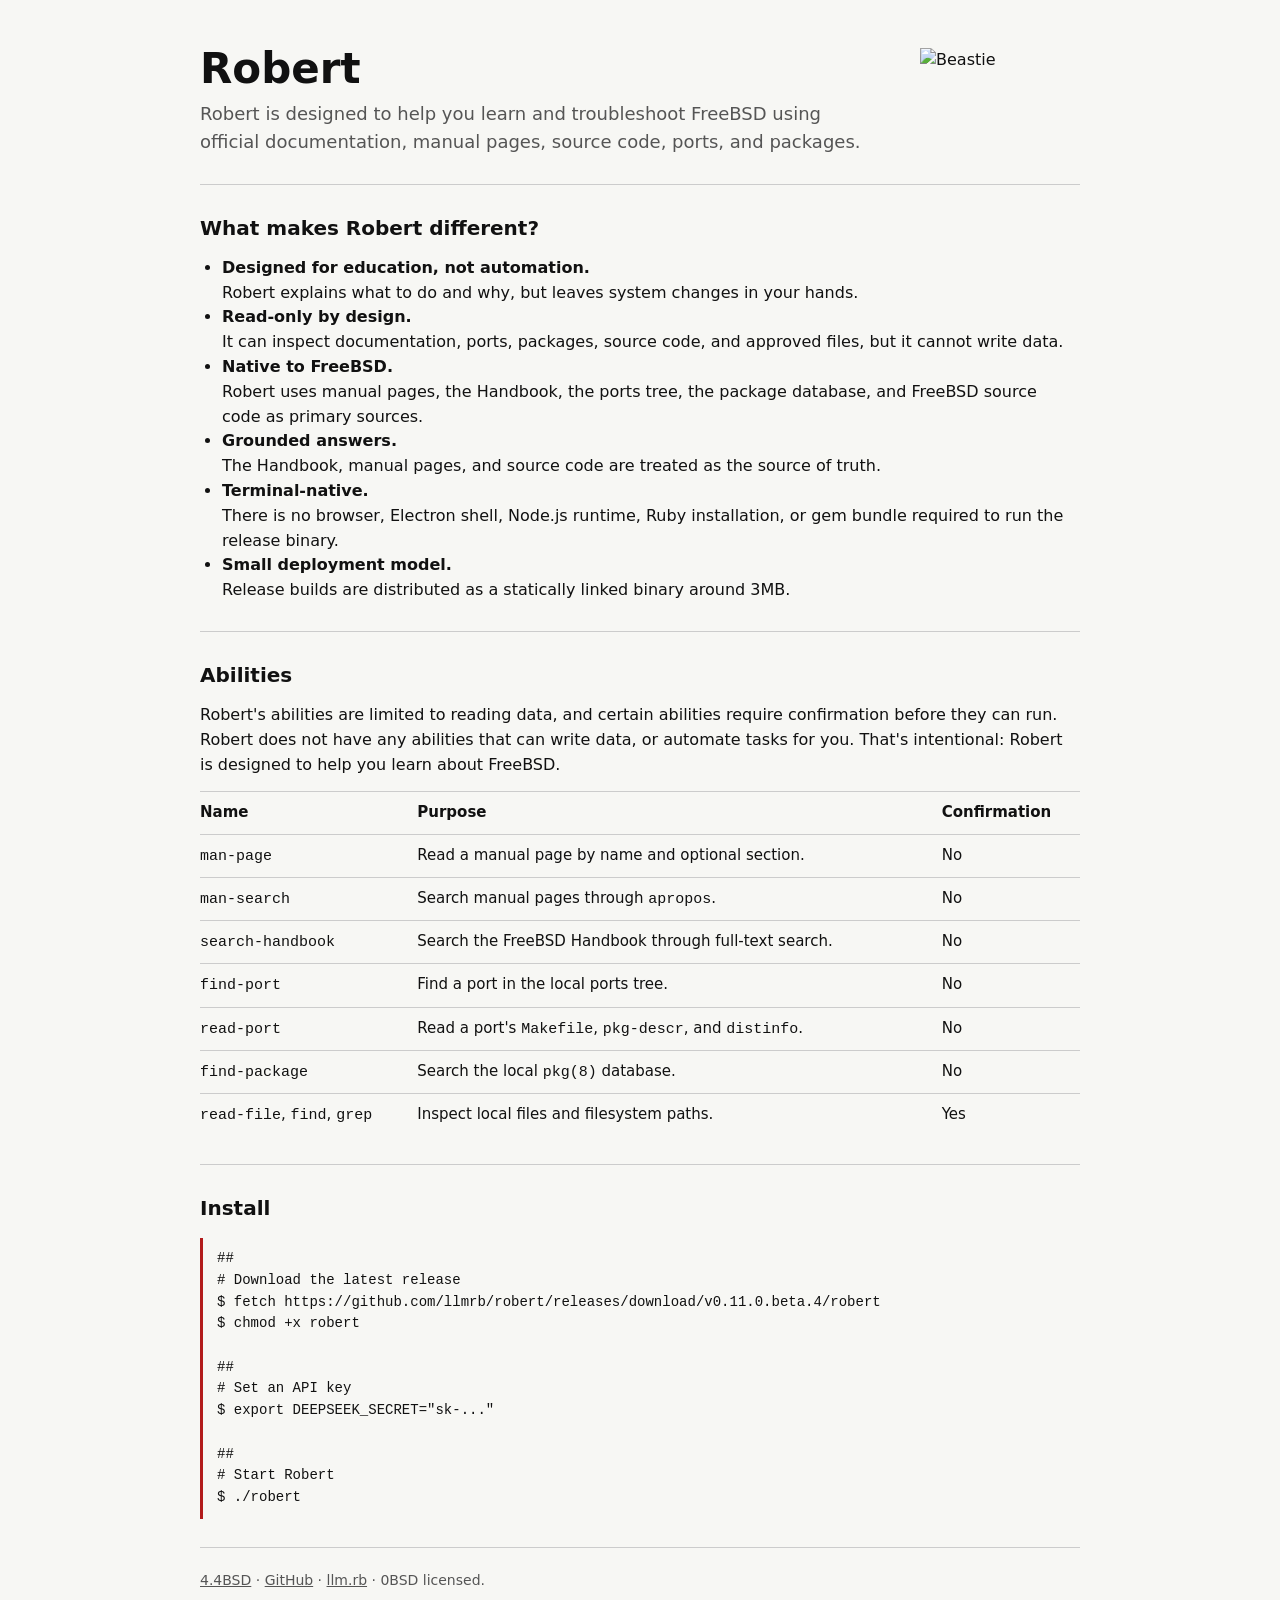
==== public/robert/index.html @ 8ccc5e32 "docs: fix link" ====
<!doctype html>
<html lang="en">
  <head>
    <meta charset="utf-8">
    <meta name="viewport" content="width=device-width, initial-scale=1">
    <title>Robert</title>
    <link rel="canonical" href="https://4.4bsd.dev/robert/">
    <link rel="icon" href="/favicon.ico" sizes="any">
    <link rel="stylesheet" href="https://unpkg.com/asciinema-player@3/dist/bundle/asciinema-player.css">
    <script src="https://unpkg.com/asciinema-player@3/dist/bundle/asciinema-player.js"></script>

    <!-- SEO -->
    <meta name="description" content="Robert is designed to help you learn and troubleshoot FreeBSD using official documentation, manual pages, source code, ports, and packages.">
    <meta name="robots" content="index,follow">

    <!-- OpenGraph -->
    <meta property="og:type" content="website">
    <meta property="og:site_name" content="4.4BSD">
    <meta property="og:title" content="Robert - FreeBSD Terminal Assistant">
    <meta property="og:description" content="Robert is designed to help you learn and troubleshoot FreeBSD using official documentation, manual pages, source code, ports, and packages.">
    <meta property="og:url" content="https://4.4bsd.dev/robert/">
    <meta property="og:image" content="https://4.4bsd.dev/robert/robert4.png">

    <!-- Twitter -->
    <meta name="twitter:card" content="summary_large_image">
    <meta name="twitter:title" content="Robert - FreeBSD Terminal Assistant">
    <meta name="twitter:description" content="Robert is designed to help you learn and troubleshoot FreeBSD using official documentation, manual pages, source code, ports, and packages.">
    <meta name="twitter:image" content="https://4.4bsd.dev/robert/robert4.png">

    <script type="application/ld+json">
      {
        "@context": "https://schema.org",
        "@type": "SoftwareApplication",
        "name": "Robert",
        "url": "https://4.4bsd.dev/robert/",
        "description": "Robert is designed to help you learn and troubleshoot FreeBSD using official documentation, manual pages, source code, ports, and packages.",
        "operatingSystem": "FreeBSD",
        "applicationCategory": "DeveloperApplication",
        "downloadUrl": "https://github.com/llmrb/robert/releases/latest",
        "softwareVersion": "0.11.0 beta",
        "license": "https://github.com/llmrb/robert/blob/main/LICENSE",
        "isAccessibleForFree": true,
        "isBasedOn": "https://github.com/llmrb/llm.rb"
      }
    </script>

    <style>
      :root {
        --bg: #f7f7f4;
        --fg: #111;
        --muted: #555;
        --line: #ccc;
      }

      * {
        box-sizing: border-box;
      }

      body {
        margin: 0;
        background: var(--bg);
        color: var(--fg);
        font-family: system-ui, -apple-system, BlinkMacSystemFont, "Segoe UI", sans-serif;
        line-height: 1.55;
      }

      main {
        width: min(880px, calc(100% - 32px));
        margin: 0 auto;
        padding: 48px 0;
      }

      header {
        display: grid;
        grid-template-columns: minmax(0, 1fr) 160px;
        gap: 32px;
        align-items: start;
        border-bottom: 1px solid var(--line);
        padding-bottom: 28px;
      }

      h1 {
        margin: 0 0 10px;
        font-size: 42px;
        line-height: 1;
        letter-spacing: 0;
      }

      .summary {
        max-width: 680px;
        margin: 0;
        color: var(--muted);
        font-size: 18px;
      }

      .hero-image {
        width: 160px;
        height: auto;
      }

      .terminal-shot {
        display: block;
        width: min(100%, 760px);
        height: auto;
        margin: 0 auto 24px;
        border: 1px solid var(--line);
      }

      .asciinema-player {
        --term-color-foreground: #e5e5e5;
        --term-color-background: #0d0d0d;
        --term-color-0: #1a1a1a;
        --term-color-1: #22c55e;
        --term-color-2: #22c55e;
        --term-color-3: #e5e5e5;
        --term-color-4: #4ade80;
        --term-color-5: #888888;
        --term-color-6: #2a2a2a;
        --term-color-7: #e5e5e5;
        --term-color-8: #555555;
        --term-color-9: #4ade80;
        --term-color-10: #22c55e;
        --term-color-11: #cccccc;
        --term-color-12: #6ee7b7;
        --term-color-13: #aaaaaa;
        --term-color-14: #3a3a3a;
        --term-color-15: #ffffff;
      }

      .asciinema-player .asciinema-terminal {
        font-family: ui-monospace, SFMono-Regular, Menlo, Consolas, monospace;
        line-height: 1.3;
      }

      .asciicast-wrap {
        width: 100%;
        margin: 14px auto 0;
        background: #1a1a1a;
        border: 1px solid var(--line);
      }

      .asciicast-header {
        padding: 9px 12px;
        border-bottom: 1px solid #333;
        color: #aaa;
        font-family: ui-monospace, SFMono-Regular, Menlo, Consolas, monospace;
        font-size: 12px;
      }

      .asciicast-header span {
        color: #4ade80;
      }

      .asciicast {
        overflow: hidden;
        background: #000;
        padding: 6px;
      }

      .asciicast-wrap.is-loading .asciicast {
        height: 260px;
        padding: 0;
        position: relative;
      }

      .asciicast-wrap.is-loading .asciicast::before {
        content: "Loading recording...";
        position: absolute;
        inset: 0;
        display: grid;
        place-items: center;
        color: #aaa;
        font-family: ui-monospace, SFMono-Regular, Menlo, Consolas, monospace;
        font-size: 12px;
      }

      .asciicast-wrap.is-loading .asciicast > * {
        visibility: hidden;
      }

      .asciicast .asciinema-player {
        max-width: 100%;
      }

      section {
        border-bottom: 1px solid var(--line);
        padding: 28px 0;
      }

      h2 {
        margin: 0 0 12px;
        font-size: 20px;
      }

      p {
        margin: 0 0 14px;
      }

      ul {
        margin: 0;
        padding-left: 22px;
      }

      code,
      pre {
        font-family: ui-monospace, SFMono-Regular, Menlo, Consolas, monospace;
      }

      pre {
        margin: 14px 0 0;
        overflow-x: auto;
        color: var(--fg);
        font-size: 14px;
      }

      pre code {
        display: block;
        padding: 10px 0 10px 14px;
        border-left: 3px solid var(--line);
        line-height: 1.55;
      }

      pre code.sh {
        border-left-color: #b21b1b;
      }

      .screenshots {
        display: grid;
        grid-template-columns: repeat(2, minmax(0, 1fr));
        gap: 14px;
      }

      figure {
        margin: 0;
      }

      figure img {
        display: block;
        width: 100%;
        height: auto;
        border: 1px solid var(--line);
      }

      figcaption {
        margin-top: 6px;
        color: var(--muted);
        font-size: 14px;
      }

      table {
        width: 100%;
        border-collapse: collapse;
        font-size: 15px;
      }

      th,
      td {
        border-top: 1px solid var(--line);
        padding: 9px 0;
        text-align: left;
        vertical-align: top;
      }

      th {
        font-weight: 700;
      }

      a {
        color: inherit;
      }

      footer {
        padding-top: 22px;
        color: var(--muted);
        font-size: 14px;
      }

      @media (max-width: 720px) {
        header,
        .screenshots {
          grid-template-columns: 1fr;
        }

        .hero-image {
          width: 120px;
        }
      }
    </style>
  </head>
  <body>
    <main>
      <header>
        <div>
          <h1>Robert</h1>
          <p class="summary">
            Robert is designed to help you learn and troubleshoot FreeBSD
            using official documentation, manual pages, source code,
            ports, and packages.
          </p>
        </div>
        <img class="hero-image" src="/images/beastie.png" alt="Beastie">
      </header>

      <section>
        <h2>What makes Robert different?</h2>
        <ul>
          <li><strong>Designed for education, not automation.</strong> <br>Robert explains what to do and why, but leaves system changes in your hands.</li>
          <li><strong>Read-only by design.</strong> <br> It can inspect documentation, ports, packages, source code, and approved files, but it cannot write data.</li>
          <li><strong>Native to FreeBSD.</strong> <br> Robert uses manual pages, the Handbook, the ports tree, the package database, and FreeBSD source code as primary sources.</li>
          <li><strong>Grounded answers.</strong> <br> The Handbook, manual pages, and source code are treated as the source of truth.</li>
          <li><strong>Terminal-native.</strong> <br> There is no browser, Electron shell, Node.js runtime, Ruby installation, or gem bundle required to run the release binary.</li>
          <li><strong>Small deployment model.</strong> <br> Release builds are distributed as a statically linked binary around 3MB.</li>
        </ul>
      </section>


      <section>
        <h2>Abilities</h2>
        <p>
          Robert's abilities are limited to reading data, and certain abilities
          require confirmation before they can run. Robert does not have any abilities
          that can write data, or automate tasks for you. That's intentional: Robert is
          designed to help you learn about FreeBSD.
        </p>
        <table>
          <thead>
            <tr>
              <th>Name</th>
              <th>Purpose</th>
              <th>Confirmation</th>
            </tr>
          </thead>
          <tbody>
            <tr>
              <td><code>man-page</code></td>
              <td>Read a manual page by name and optional section.</td>
              <td>No</td>
            </tr>
            <tr>
              <td><code>man-search</code></td>
              <td>Search manual pages through <code>apropos</code>.</td>
              <td>No</td>
            </tr>
            <tr>
              <td><code>search-handbook</code></td>
              <td>Search the FreeBSD Handbook through full-text search.</td>
              <td>No</td>
            </tr>
            <tr>
              <td><code>find-port</code></td>
              <td>Find a port in the local ports tree.</td>
              <td>No</td>
            </tr>
            <tr>
              <td><code>read-port</code></td>
              <td>Read a port's <code>Makefile</code>, <code>pkg-descr</code>, and <code>distinfo</code>.</td>
              <td>No</td>
            </tr>
            <tr>
              <td><code>find-package</code></td>
              <td>Search the local <code>pkg(8)</code> database.</td>
              <td>No</td>
            </tr>
            <tr>
              <td><code>read-file</code>, <code>find</code>, <code>grep</code></td>
              <td>Inspect local files and filesystem paths.</td>
              <td>Yes</td>
            </tr>
          </tbody>
        </table>
      </section>

      <section>
        <h2>Install</h2>
        <pre><code class="sh">##
# Download the latest release
$ fetch https://github.com/llmrb/robert/releases/download/v0.11.0.beta.4/robert
$ chmod +x robert

##
# Set an API key
$ export DEEPSEEK_SECRET="sk-..."

##
# Start Robert
$ ./robert</code></pre>
      </section>

      <footer>
        <a href="/">4.4BSD</a> &middot;
        <a href="https://github.com/llmrb/robert">GitHub</a> &middot;
        <a href="https://github.com/llmrb/llm.rb">llm.rb</a> &middot;
        0BSD licensed.
      </footer>
    </main>
  </body>
</html>
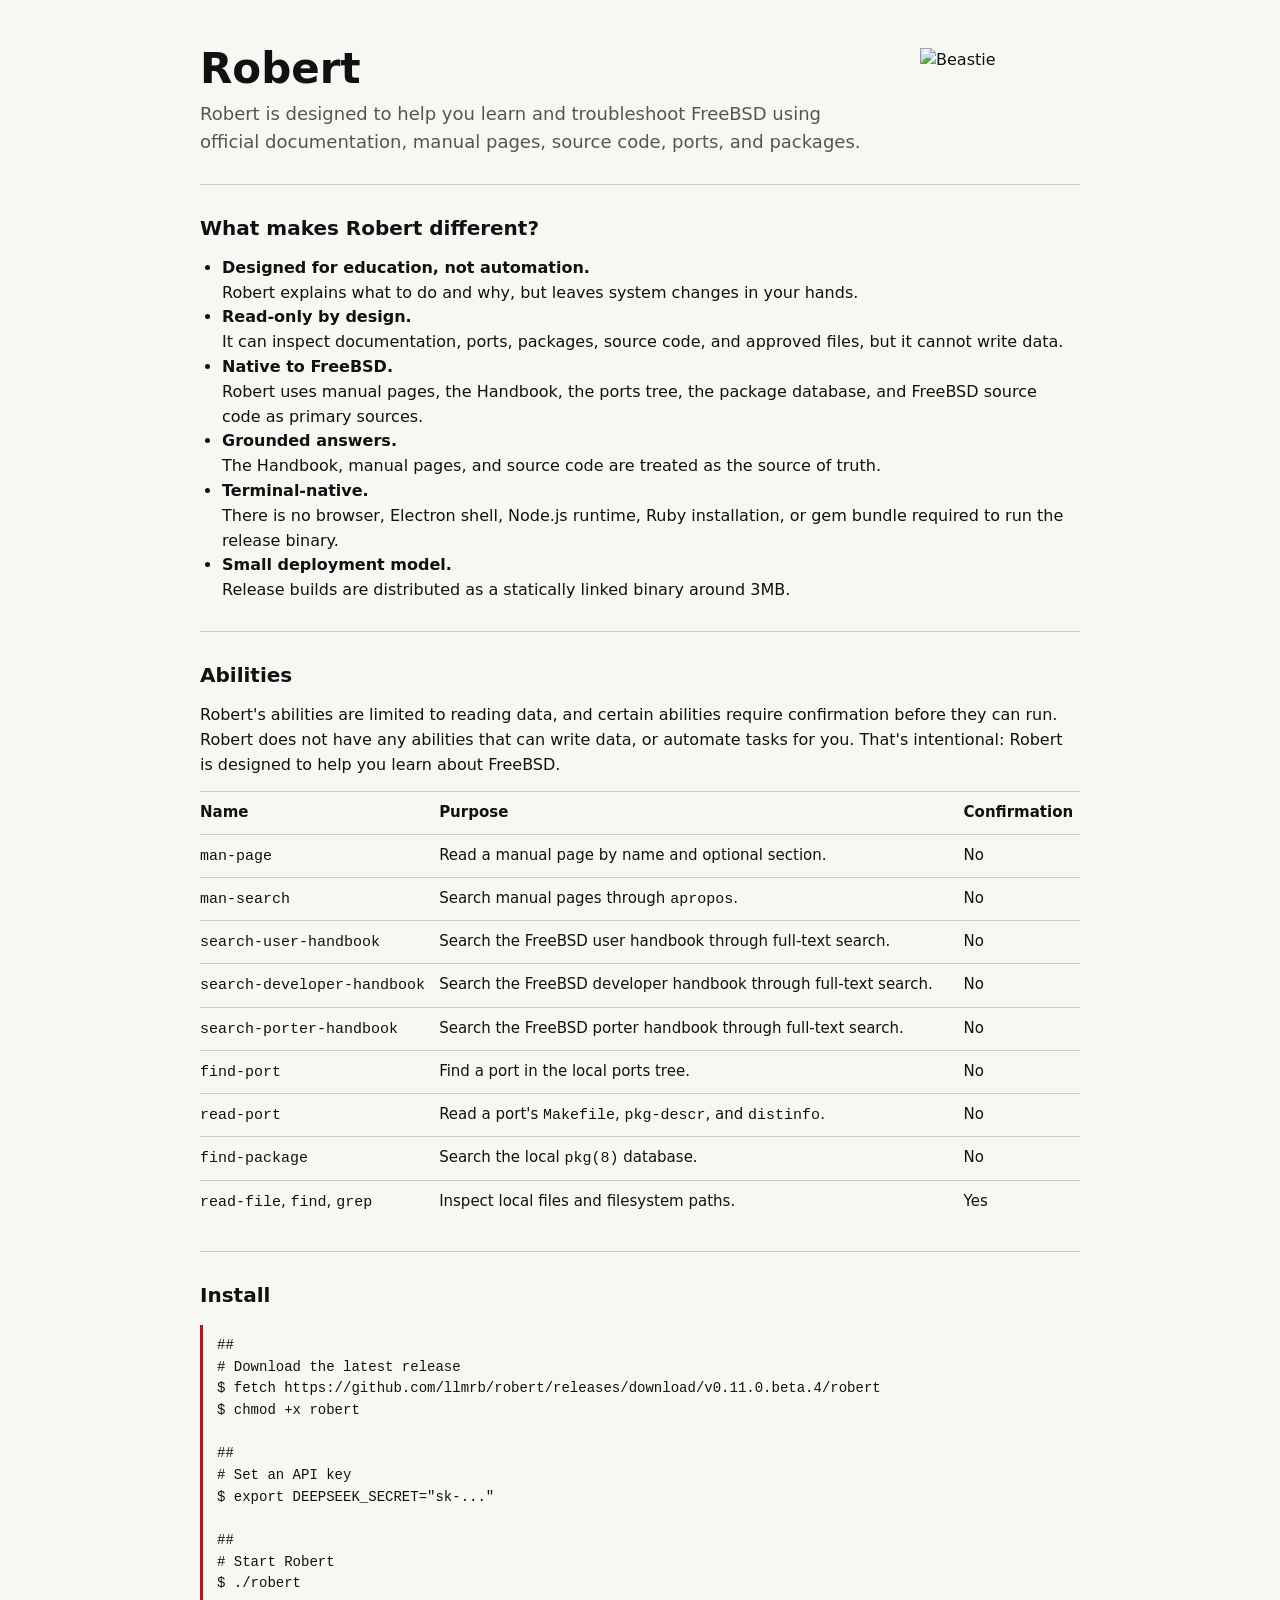
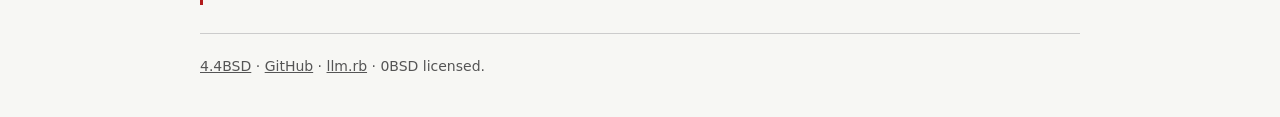
==== commit 168080cb: "docs: document new tools" ====
--- a/public/robert/index.html
+++ b/public/robert/index.html
@@ -342,8 +342,18 @@
               <td>No</td>
             </tr>
             <tr>
-              <td><code>search-handbook</code></td>
-              <td>Search the FreeBSD Handbook through full-text search.</td>
+              <td><code>search-user-handbook</code></td>
+              <td>Search the FreeBSD user handbook through full-text search.</td>
+              <td>No</td>
+            </tr>
+            <tr>
+              <td><code>search-developer-handbook</code></td>
+              <td>Search the FreeBSD developer handbook through full-text search.</td>
+              <td>No</td>
+            </tr>
+            <tr>
+              <td><code>search-porter-handbook</code></td>
+              <td>Search the FreeBSD porter handbook through full-text search.</td>
               <td>No</td>
             </tr>
             <tr>
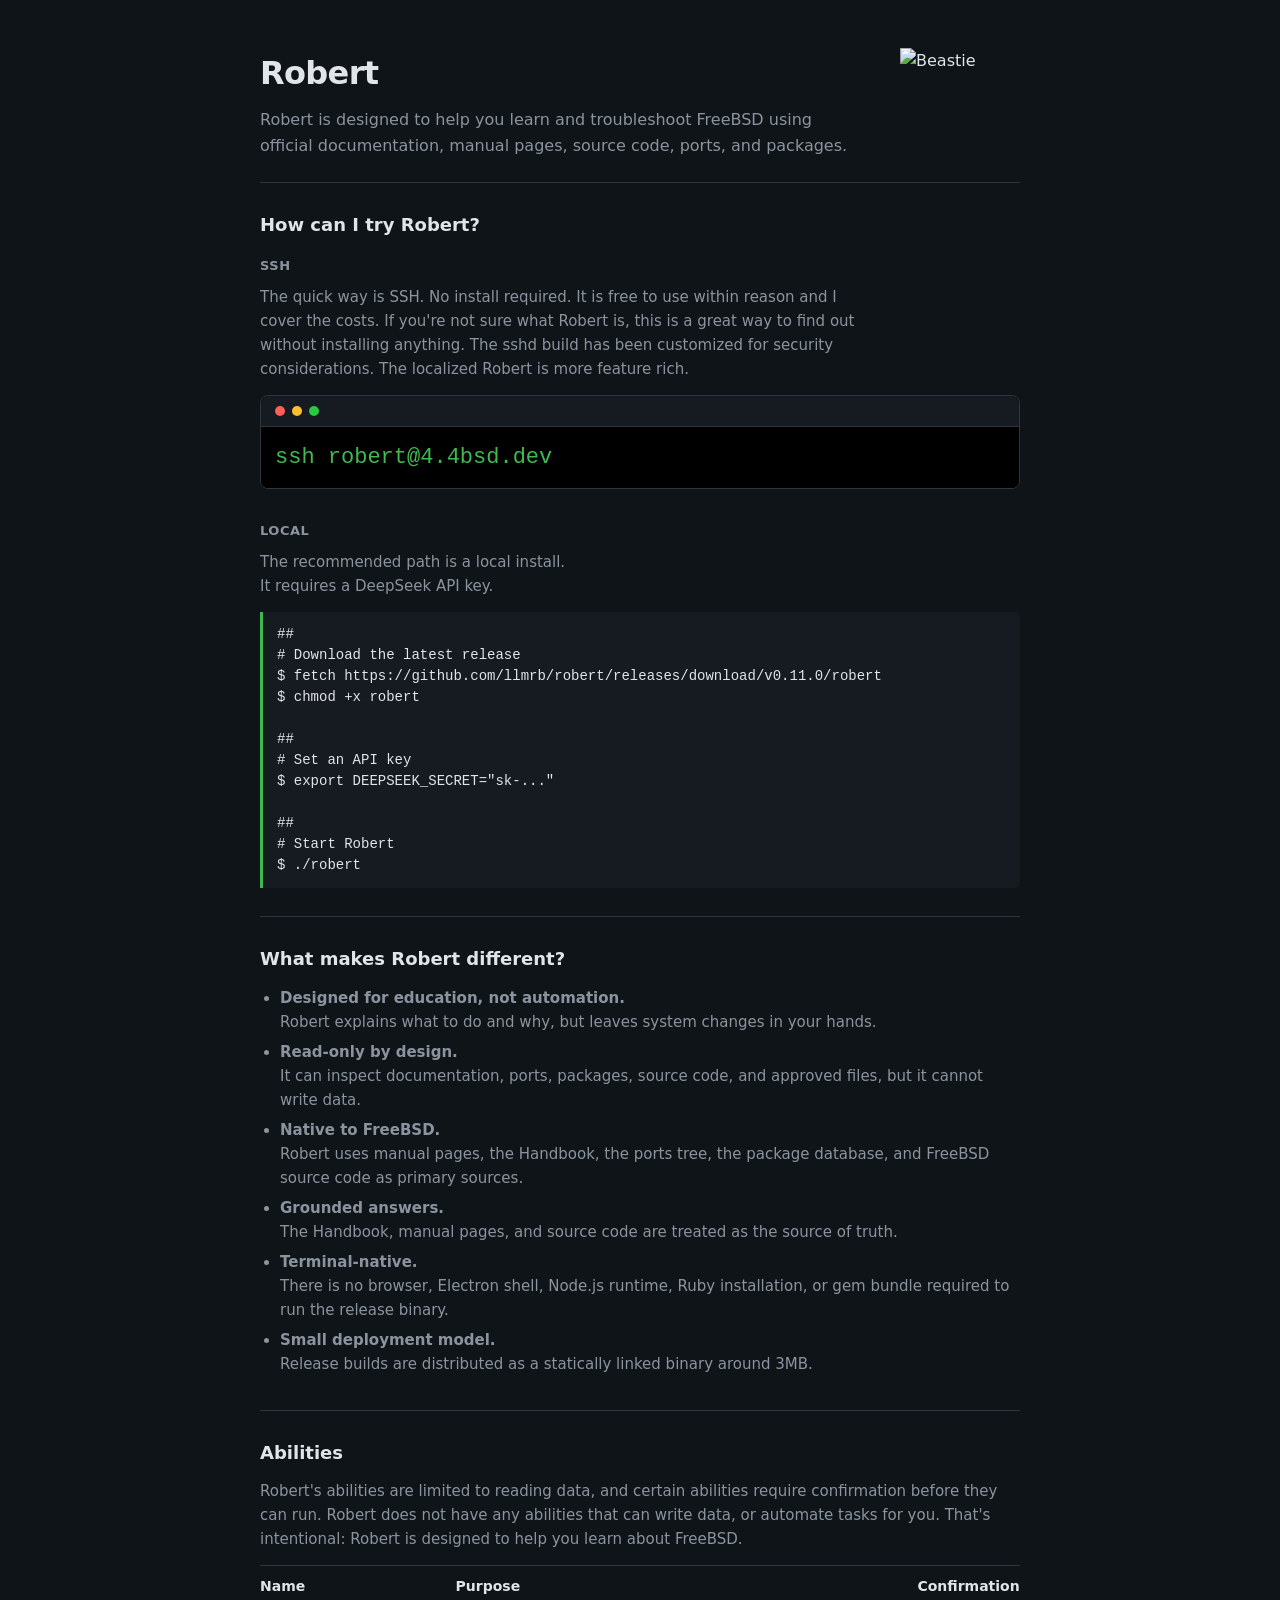
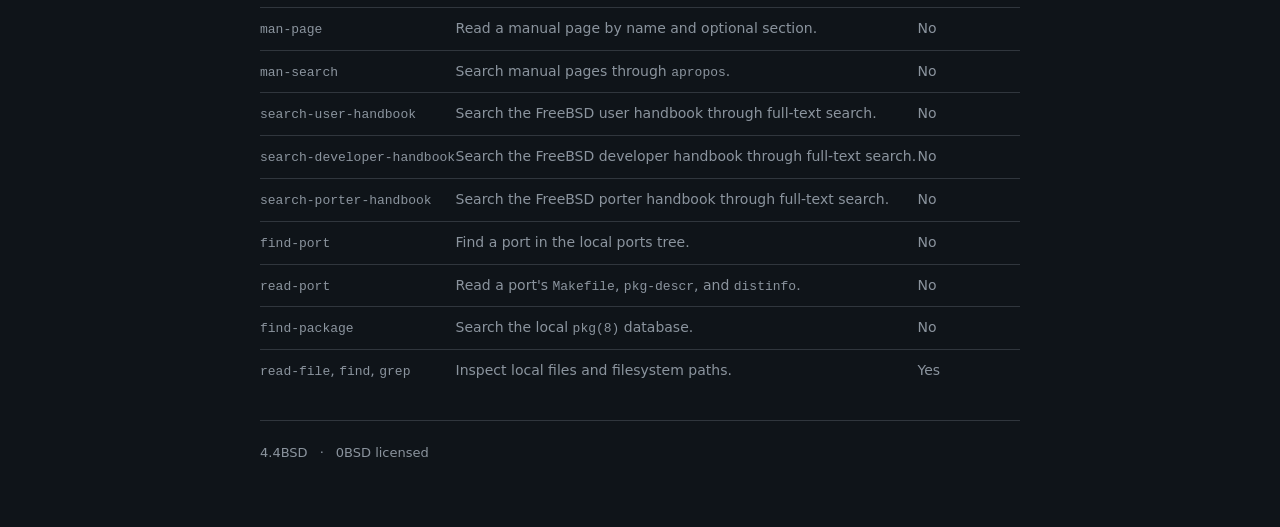
==== commit 7388e589: "Update index.html" ====
--- a/public/robert/index.html
+++ b/public/robert/index.html
@@ -16,14 +16,14 @@
     <!-- OpenGraph -->
     <meta property="og:type" content="website">
     <meta property="og:site_name" content="4.4BSD">
-    <meta property="og:title" content="Robert - FreeBSD Terminal Assistant">
+    <meta property="og:title" content="Robert - FreeBSD Expert">
     <meta property="og:description" content="Robert is designed to help you learn and troubleshoot FreeBSD using official documentation, manual pages, source code, ports, and packages.">
     <meta property="og:url" content="https://4.4bsd.dev/robert/">
     <meta property="og:image" content="https://4.4bsd.dev/robert/robert4.png">
 
     <!-- Twitter -->
     <meta name="twitter:card" content="summary_large_image">
-    <meta name="twitter:title" content="Robert - FreeBSD Terminal Assistant">
+    <meta name="twitter:title" content="Robert - FreeBSD Expert">
     <meta name="twitter:description" content="Robert is designed to help you learn and troubleshoot FreeBSD using official documentation, manual pages, source code, ports, and packages.">
     <meta name="twitter:image" content="https://4.4bsd.dev/robert/robert4.png">
 
@@ -46,10 +46,12 @@
 
     <style>
       :root {
-        --bg: #f7f7f4;
-        --fg: #111;
-        --muted: #555;
-        --line: #ccc;
+        --bg: #0f1419;
+        --fg: #e1e4e8;
+        --muted: #8b949e;
+        --accent: #3fb950;
+        --line: #30363d;
+        --surface: #161b22;
       }
 
       * {
@@ -61,125 +63,41 @@
         background: var(--bg);
         color: var(--fg);
         font-family: system-ui, -apple-system, BlinkMacSystemFont, "Segoe UI", sans-serif;
-        line-height: 1.55;
+        line-height: 1.6;
       }
 
       main {
-        width: min(880px, calc(100% - 32px));
+        width: min(760px, calc(100% - 32px));
         margin: 0 auto;
-        padding: 48px 0;
+        padding: 48px 0 72px;
       }
 
       header {
         display: grid;
-        grid-template-columns: minmax(0, 1fr) 160px;
-        gap: 32px;
+        grid-template-columns: minmax(0, 1fr) 120px;
+        gap: 24px;
         align-items: start;
         border-bottom: 1px solid var(--line);
-        padding-bottom: 28px;
+        padding-bottom: 24px;
       }
 
       h1 {
-        margin: 0 0 10px;
-        font-size: 42px;
-        line-height: 1;
-        letter-spacing: 0;
+        margin: 0 0 8px;
+        font-size: 32px;
+        font-weight: 600;
+        letter-spacing: -0.02em;
       }
 
       .summary {
-        max-width: 680px;
+        max-width: 600px;
         margin: 0;
         color: var(--muted);
-        font-size: 18px;
+        font-size: 16px;
       }
 
       .hero-image {
-        width: 160px;
+        width: 120px;
         height: auto;
-      }
-
-      .terminal-shot {
-        display: block;
-        width: min(100%, 760px);
-        height: auto;
-        margin: 0 auto 24px;
-        border: 1px solid var(--line);
-      }
-
-      .asciinema-player {
-        --term-color-foreground: #e5e5e5;
-        --term-color-background: #0d0d0d;
-        --term-color-0: #1a1a1a;
-        --term-color-1: #22c55e;
-        --term-color-2: #22c55e;
-        --term-color-3: #e5e5e5;
-        --term-color-4: #4ade80;
-        --term-color-5: #888888;
-        --term-color-6: #2a2a2a;
-        --term-color-7: #e5e5e5;
-        --term-color-8: #555555;
-        --term-color-9: #4ade80;
-        --term-color-10: #22c55e;
-        --term-color-11: #cccccc;
-        --term-color-12: #6ee7b7;
-        --term-color-13: #aaaaaa;
-        --term-color-14: #3a3a3a;
-        --term-color-15: #ffffff;
-      }
-
-      .asciinema-player .asciinema-terminal {
-        font-family: ui-monospace, SFMono-Regular, Menlo, Consolas, monospace;
-        line-height: 1.3;
-      }
-
-      .asciicast-wrap {
-        width: 100%;
-        margin: 14px auto 0;
-        background: #1a1a1a;
-        border: 1px solid var(--line);
-      }
-
-      .asciicast-header {
-        padding: 9px 12px;
-        border-bottom: 1px solid #333;
-        color: #aaa;
-        font-family: ui-monospace, SFMono-Regular, Menlo, Consolas, monospace;
-        font-size: 12px;
-      }
-
-      .asciicast-header span {
-        color: #4ade80;
-      }
-
-      .asciicast {
-        overflow: hidden;
-        background: #000;
-        padding: 6px;
-      }
-
-      .asciicast-wrap.is-loading .asciicast {
-        height: 260px;
-        padding: 0;
-        position: relative;
-      }
-
-      .asciicast-wrap.is-loading .asciicast::before {
-        content: "Loading recording...";
-        position: absolute;
-        inset: 0;
-        display: grid;
-        place-items: center;
-        color: #aaa;
-        font-family: ui-monospace, SFMono-Regular, Menlo, Consolas, monospace;
-        font-size: 12px;
-      }
-
-      .asciicast-wrap.is-loading .asciicast > * {
-        visibility: hidden;
-      }
-
-      .asciicast .asciinema-player {
-        max-width: 100%;
       }
 
       section {
@@ -189,16 +107,25 @@
 
       h2 {
         margin: 0 0 12px;
-        font-size: 20px;
+        font-size: 18px;
+        font-weight: 600;
       }
 
       p {
         margin: 0 0 14px;
+        color: var(--muted);
+        font-size: 15px;
       }
 
       ul {
         margin: 0;
-        padding-left: 22px;
+        padding-left: 20px;
+        color: var(--muted);
+        font-size: 15px;
+      }
+
+      ul li {
+        margin-bottom: 6px;
       }
 
       code,
@@ -209,48 +136,91 @@
       pre {
         margin: 14px 0 0;
         overflow-x: auto;
-        color: var(--fg);
         font-size: 14px;
+        line-height: 1.5;
       }
 
       pre code {
         display: block;
-        padding: 10px 0 10px 14px;
+        padding: 12px 0 12px 14px;
         border-left: 3px solid var(--line);
-        line-height: 1.55;
+        background: var(--surface);
+        border-radius: 0 6px 6px 0;
+        color: var(--fg);
       }
 
       pre code.sh {
-        border-left-color: #b21b1b;
-      }
-
-      .screenshots {
+        border-left-color: var(--accent);
+      }
+
+      .terminal {
+        margin: 14px 0 0;
+        border-radius: 8px;
+        overflow: hidden;
+        background: #000;
+        border: 1px solid var(--line);
+      }
+
+      .terminal-bar {
+        display: flex;
+        align-items: center;
+        gap: 7px;
+        padding: 10px 14px;
+        background: var(--surface);
+        border-bottom: 1px solid var(--line);
+      }
+
+      .terminal-bar .dot {
+        width: 10px;
+        height: 10px;
+        border-radius: 50%;
+      }
+
+      .terminal-bar .dot:nth-child(1) { background: #ff5f56; }
+      .terminal-bar .dot:nth-child(2) { background: #ffbd2e; }
+      .terminal-bar .dot:nth-child(3) { background: #27c93f; }
+
+      .terminal pre {
+        margin: 0;
+        padding: 14px;
+        overflow-x: auto;
+        font-family: ui-monospace, SFMono-Regular, Menlo, Consolas, monospace;
+        font-size: clamp(16px, 3vw, 22px);
+        line-height: 1.5;
+        color: var(--accent);
+        background: #000;
+      }
+
+      .terminal pre code {
+        background: none;
+        padding: 0;
+        border: none;
+        color: var(--accent);
+      }
+
+      .try-options {
         display: grid;
-        grid-template-columns: repeat(2, minmax(0, 1fr));
-        gap: 14px;
-      }
-
-      figure {
-        margin: 0;
-      }
-
-      figure img {
-        display: block;
-        width: 100%;
-        height: auto;
-        border: 1px solid var(--line);
-      }
-
-      figcaption {
-        margin-top: 6px;
-        color: var(--muted);
-        font-size: 14px;
+        gap: 28px;
+      }
+
+      .try-method-label {
+        display: inline-block;
+        margin: 0 0 8px;
+        color: var(--muted);
+        font-size: 13px;
+        font-weight: 700;
+        text-transform: uppercase;
+        letter-spacing: 0.04em;
+      }
+
+      .try-method p {
+        max-width: 600px;
       }
 
       table {
         width: 100%;
         border-collapse: collapse;
-        font-size: 15px;
+        font-size: 14px;
       }
 
       th,
@@ -262,27 +232,87 @@
       }
 
       th {
-        font-weight: 700;
+        font-weight: 600;
+        color: var(--fg);
+      }
+
+      td {
+        color: var(--muted);
+      }
+
+      td code {
+        font-size: 13px;
       }
 
       a {
-        color: inherit;
+        color: var(--accent);
+        text-decoration: none;
+      }
+
+      a:hover {
+        text-decoration: underline;
       }
 
       footer {
         padding-top: 22px;
         color: var(--muted);
-        font-size: 14px;
+        font-size: 13px;
+        display: flex;
+        gap: 12px;
+      }
+
+      footer a {
+        color: var(--muted);
+      }
+
+      footer a:hover {
+        color: var(--accent);
+      }
+
+      .screenshots {
+        display: grid;
+        grid-template-columns: repeat(2, minmax(0, 1fr));
+        gap: 14px;
+      }
+
+      figure {
+        margin: 0;
+      }
+
+      figure img {
+        display: block;
+        width: 100%;
+        height: auto;
+        border: 1px solid var(--line);
+        border-radius: 4px;
+      }
+
+      figcaption {
+        margin-top: 6px;
+        color: var(--muted);
+        font-size: 13px;
       }
 
       @media (max-width: 720px) {
-        header,
+        main {
+          padding: 32px 0 56px;
+        }
+
+        header {
+          grid-template-columns: minmax(0, 1fr) 90px;
+          gap: 16px;
+        }
+
+        .hero-image {
+          width: 90px;
+        }
+
+        h1 {
+          font-size: 26px;
+        }
+
         .screenshots {
           grid-template-columns: 1fr;
-        }
-
-        .hero-image {
-          width: 120px;
         }
       }
     </style>
@@ -302,6 +332,41 @@
       </header>
 
       <section>
+        <h2>How can I try Robert?</h2>
+        <div class="try-options">
+          <div class="try-method">
+            <span class="try-method-label">SSH</span>
+            <p>The quick way is SSH. No install required. It is free to use within reason and I cover the costs. If you're not sure what Robert is, this is a great way to find out without installing anything. The sshd build has been customized for security considerations. The localized Robert is more feature rich.</p>
+            <div class="terminal">
+              <div class="terminal-bar">
+                <span class="dot"></span>
+                <span class="dot"></span>
+                <span class="dot"></span>
+              </div>
+              <pre><code>ssh robert@4.4bsd.dev</code></pre>
+            </div>
+          </div>
+
+          <div class="try-method">
+            <span class="try-method-label">Local</span>
+            <p>The recommended path is a local install. <br> It requires a DeepSeek API key.</p>
+            <pre><code class="sh">##
+# Download the latest release
+$ fetch https://github.com/llmrb/robert/releases/download/v0.11.0/robert
+$ chmod +x robert
+
+##
+# Set an API key
+$ export DEEPSEEK_SECRET="sk-..."
+
+##
+# Start Robert
+$ ./robert</code></pre>
+          </div>
+        </div>
+      </section>
+
+      <section>
         <h2>What makes Robert different?</h2>
         <ul>
           <li><strong>Designed for education, not automation.</strong> <br>Robert explains what to do and why, but leaves system changes in your hands.</li>
@@ -313,7 +378,6 @@
         </ul>
       </section>
 
-
       <section>
         <h2>Abilities</h2>
         <p>
@@ -379,28 +443,10 @@
           </tbody>
         </table>
       </section>
-
-      <section>
-        <h2>Install</h2>
-        <pre><code class="sh">##
-# Download the latest release
-$ fetch https://github.com/llmrb/robert/releases/download/v0.11.0.beta.4/robert
-$ chmod +x robert
-
-##
-# Set an API key
-$ export DEEPSEEK_SECRET="sk-..."
-
-##
-# Start Robert
-$ ./robert</code></pre>
-      </section>
-
       <footer>
-        <a href="/">4.4BSD</a> &middot;
-        <a href="https://github.com/llmrb/robert">GitHub</a> &middot;
-        <a href="https://github.com/llmrb/llm.rb">llm.rb</a> &middot;
-        0BSD licensed.
+        <a href="/">4.4BSD</a>
+        <span>&middot;</span>
+        <span>0BSD licensed</span>
       </footer>
     </main>
   </body>
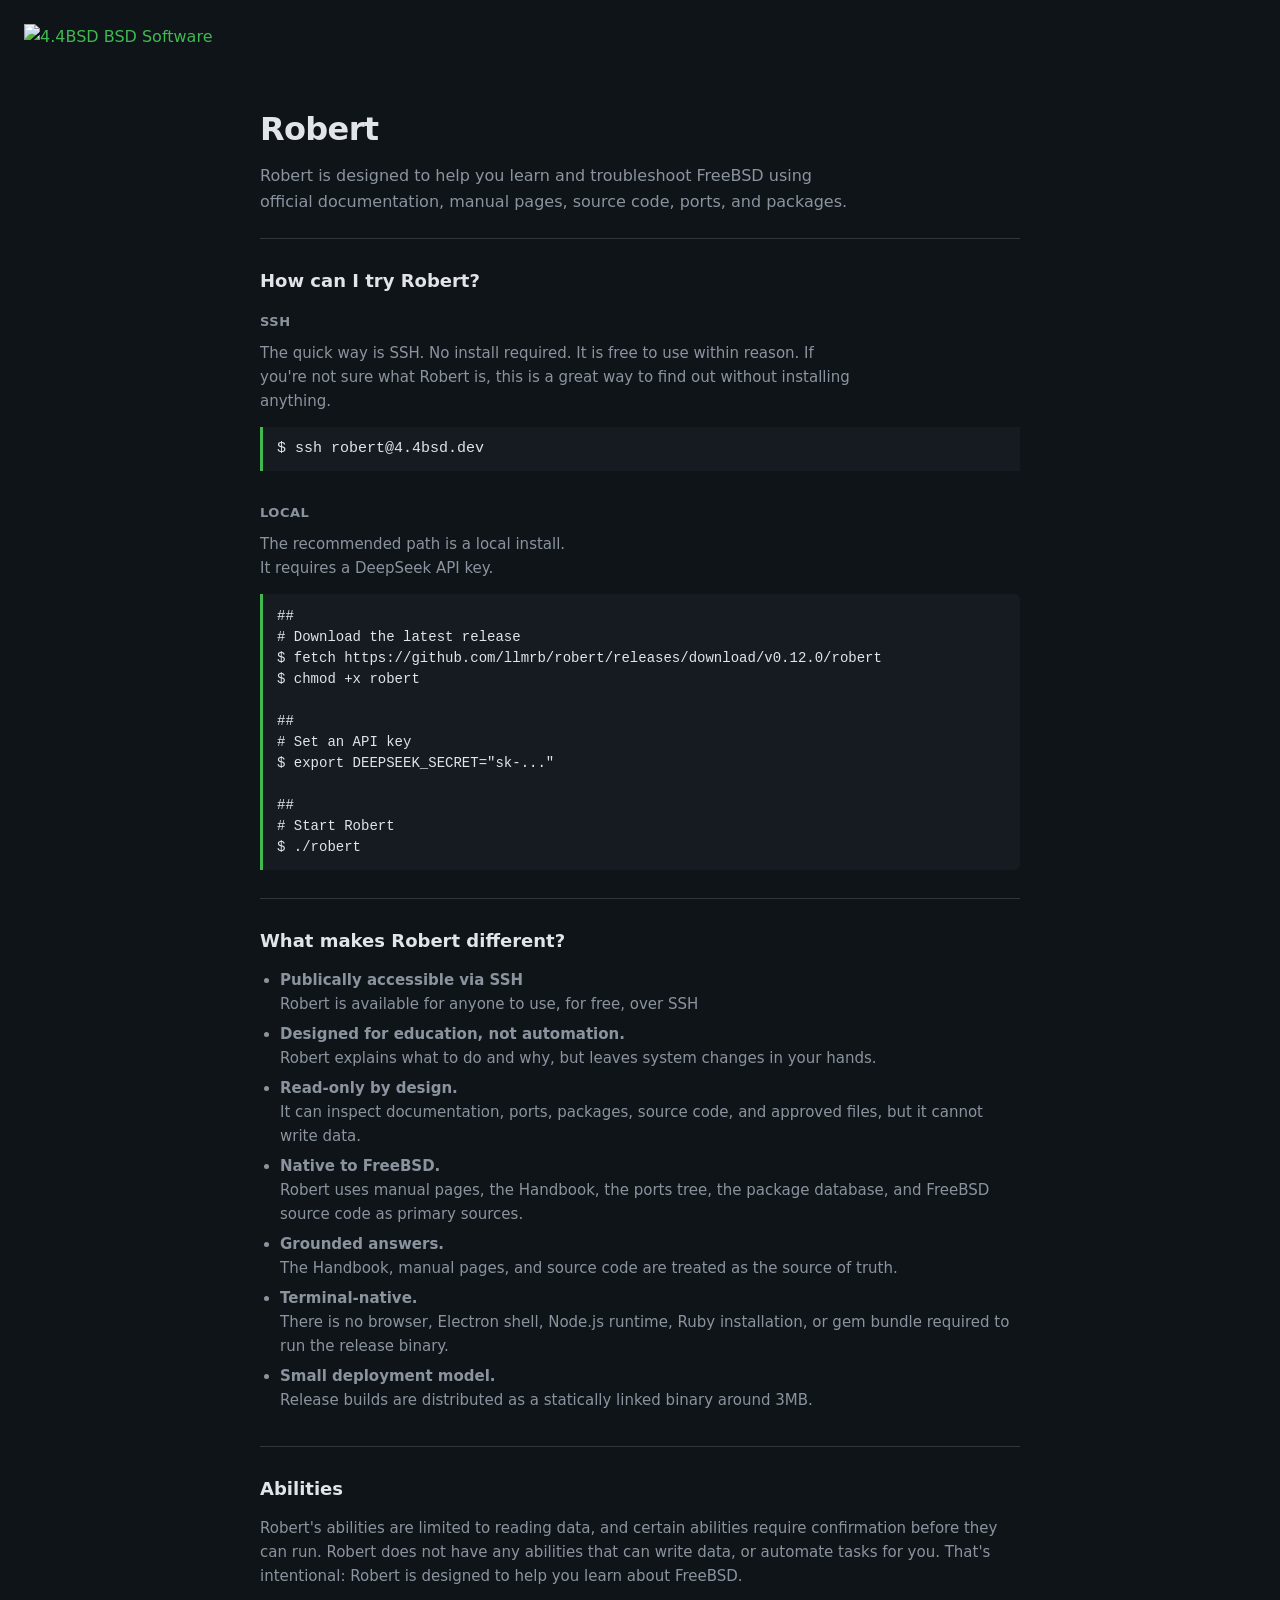
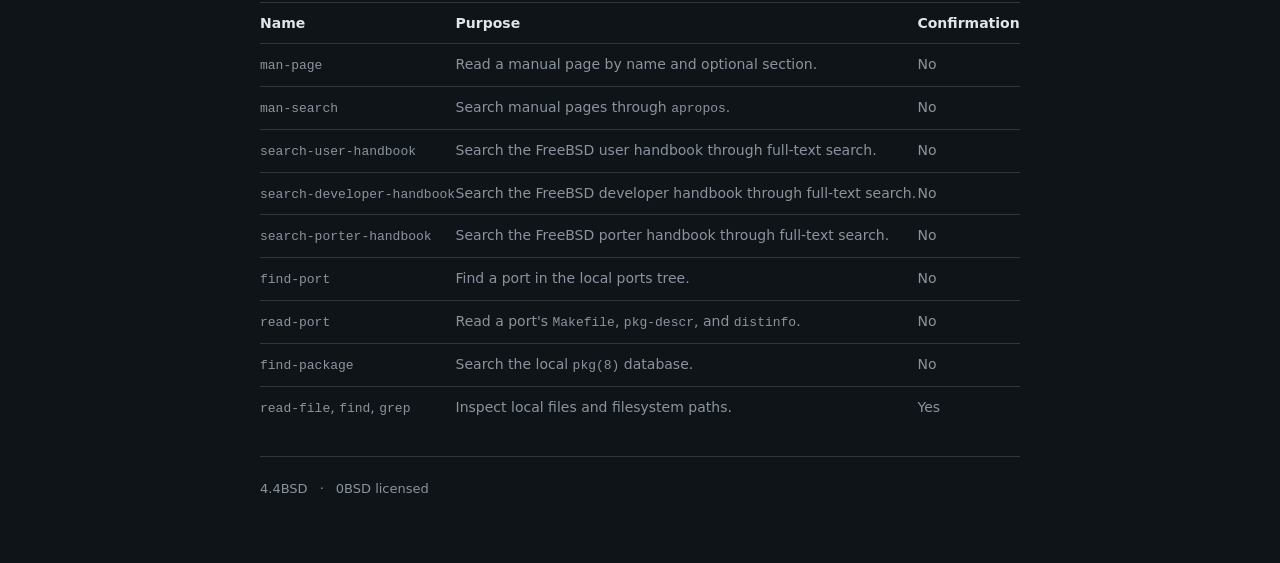
==== commit 3ba77d0c: "public: update logos" ====
--- a/public/robert/index.html
+++ b/public/robert/index.html
@@ -19,13 +19,13 @@
     <meta property="og:title" content="Robert - FreeBSD Expert">
     <meta property="og:description" content="Robert is designed to help you learn and troubleshoot FreeBSD using official documentation, manual pages, source code, ports, and packages.">
     <meta property="og:url" content="https://4.4bsd.dev/robert/">
-    <meta property="og:image" content="https://4.4bsd.dev/robert/robert4.png">
+    <meta property="og:image" content="https://4.4bsd.dev/images/4.4bsd.svg">
 
     <!-- Twitter -->
     <meta name="twitter:card" content="summary_large_image">
     <meta name="twitter:title" content="Robert - FreeBSD Expert">
     <meta name="twitter:description" content="Robert is designed to help you learn and troubleshoot FreeBSD using official documentation, manual pages, source code, ports, and packages.">
-    <meta name="twitter:image" content="https://4.4bsd.dev/robert/robert4.png">
+    <meta name="twitter:image" content="https://4.4bsd.dev/images/4.4bsd.svg">
 
     <script type="application/ld+json">
       {
@@ -69,14 +69,23 @@
       main {
         width: min(760px, calc(100% - 32px));
         margin: 0 auto;
-        padding: 48px 0 72px;
+        padding: 104px 0 72px;
+      }
+
+      .site-logo {
+        position: absolute;
+        top: 24px;
+        left: 24px;
+        display: block;
+      }
+
+      .site-logo img {
+        width: 220px;
+        height: auto;
+        display: block;
       }
 
       header {
-        display: grid;
-        grid-template-columns: minmax(0, 1fr) 120px;
-        gap: 24px;
-        align-items: start;
         border-bottom: 1px solid var(--line);
         padding-bottom: 24px;
       }
@@ -93,11 +102,6 @@
         margin: 0;
         color: var(--muted);
         font-size: 16px;
-      }
-
-      .hero-image {
-        width: 120px;
-        height: auto;
       }
 
       section {
@@ -153,49 +157,23 @@
         border-left-color: var(--accent);
       }
 
-      .terminal {
-        margin: 14px 0 0;
-        border-radius: 8px;
-        overflow: hidden;
-        background: #000;
-        border: 1px solid var(--line);
-      }
-
-      .terminal-bar {
-        display: flex;
-        align-items: center;
-        gap: 7px;
-        padding: 10px 14px;
+      .ssh-console {
+        margin: 12px 0 0;
+        padding: 11px 14px;
+        overflow-x: auto;
         background: var(--surface);
-        border-bottom: 1px solid var(--line);
-      }
-
-      .terminal-bar .dot {
-        width: 10px;
-        height: 10px;
-        border-radius: 50%;
-      }
-
-      .terminal-bar .dot:nth-child(1) { background: #ff5f56; }
-      .terminal-bar .dot:nth-child(2) { background: #ffbd2e; }
-      .terminal-bar .dot:nth-child(3) { background: #27c93f; }
-
-      .terminal pre {
-        margin: 0;
-        padding: 14px;
-        overflow-x: auto;
+        border-left: 3px solid var(--accent);
+        color: var(--fg);
         font-family: ui-monospace, SFMono-Regular, Menlo, Consolas, monospace;
-        font-size: clamp(16px, 3vw, 22px);
+        font-size: 15px;
         line-height: 1.5;
-        color: var(--accent);
-        background: #000;
-      }
-
-      .terminal pre code {
+      }
+
+      .ssh-console code {
         background: none;
         padding: 0;
         border: none;
-        color: var(--accent);
+        color: inherit;
       }
 
       .try-options {
@@ -295,16 +273,16 @@
 
       @media (max-width: 720px) {
         main {
-          padding: 32px 0 56px;
+          padding: 96px 0 56px;
         }
 
-        header {
-          grid-template-columns: minmax(0, 1fr) 90px;
-          gap: 16px;
+        .site-logo {
+          top: 18px;
+          left: 16px;
         }
 
-        .hero-image {
-          width: 90px;
+        .site-logo img {
+          width: 180px;
         }
 
         h1 {
@@ -318,6 +296,9 @@
     </style>
   </head>
   <body>
+    <a class="site-logo" href="/" aria-label="4.4BSD home">
+      <img src="/images/4.4bsd.svg" alt="4.4BSD BSD Software">
+    </a>
     <main>
       <header>
         <div>
@@ -328,7 +309,6 @@
             ports, and packages.
           </p>
         </div>
-        <img class="hero-image" src="/images/beastie.png" alt="Beastie">
       </header>
 
       <section>
@@ -336,15 +316,8 @@
         <div class="try-options">
           <div class="try-method">
             <span class="try-method-label">SSH</span>
-            <p>The quick way is SSH. No install required. It is free to use within reason and I cover the costs. If you're not sure what Robert is, this is a great way to find out without installing anything. The sshd build has been customized for security considerations. The localized Robert is more feature rich.</p>
-            <div class="terminal">
-              <div class="terminal-bar">
-                <span class="dot"></span>
-                <span class="dot"></span>
-                <span class="dot"></span>
-              </div>
-              <pre><code>ssh robert@4.4bsd.dev</code></pre>
-            </div>
+            <p>The quick way is SSH. No install required. It is free to use within reason. If you're not sure what Robert is, this is a great way to find out without installing anything.</p>
+            <pre class="ssh-console"><code>$ ssh robert@4.4bsd.dev</code></pre>
           </div>
 
           <div class="try-method">
@@ -352,7 +325,7 @@
             <p>The recommended path is a local install. <br> It requires a DeepSeek API key.</p>
             <pre><code class="sh">##
 # Download the latest release
-$ fetch https://github.com/llmrb/robert/releases/download/v0.11.0/robert
+$ fetch https://github.com/llmrb/robert/releases/download/v0.12.0/robert
 $ chmod +x robert
 
 ##
@@ -369,6 +342,7 @@
       <section>
         <h2>What makes Robert different?</h2>
         <ul>
+          <li><strong>Publically accessible via SSH</strong><br> Robert is available for anyone to use, for free, over SSH</li>
           <li><strong>Designed for education, not automation.</strong> <br>Robert explains what to do and why, but leaves system changes in your hands.</li>
           <li><strong>Read-only by design.</strong> <br> It can inspect documentation, ports, packages, source code, and approved files, but it cannot write data.</li>
           <li><strong>Native to FreeBSD.</strong> <br> Robert uses manual pages, the Handbook, the ports tree, the package database, and FreeBSD source code as primary sources.</li>
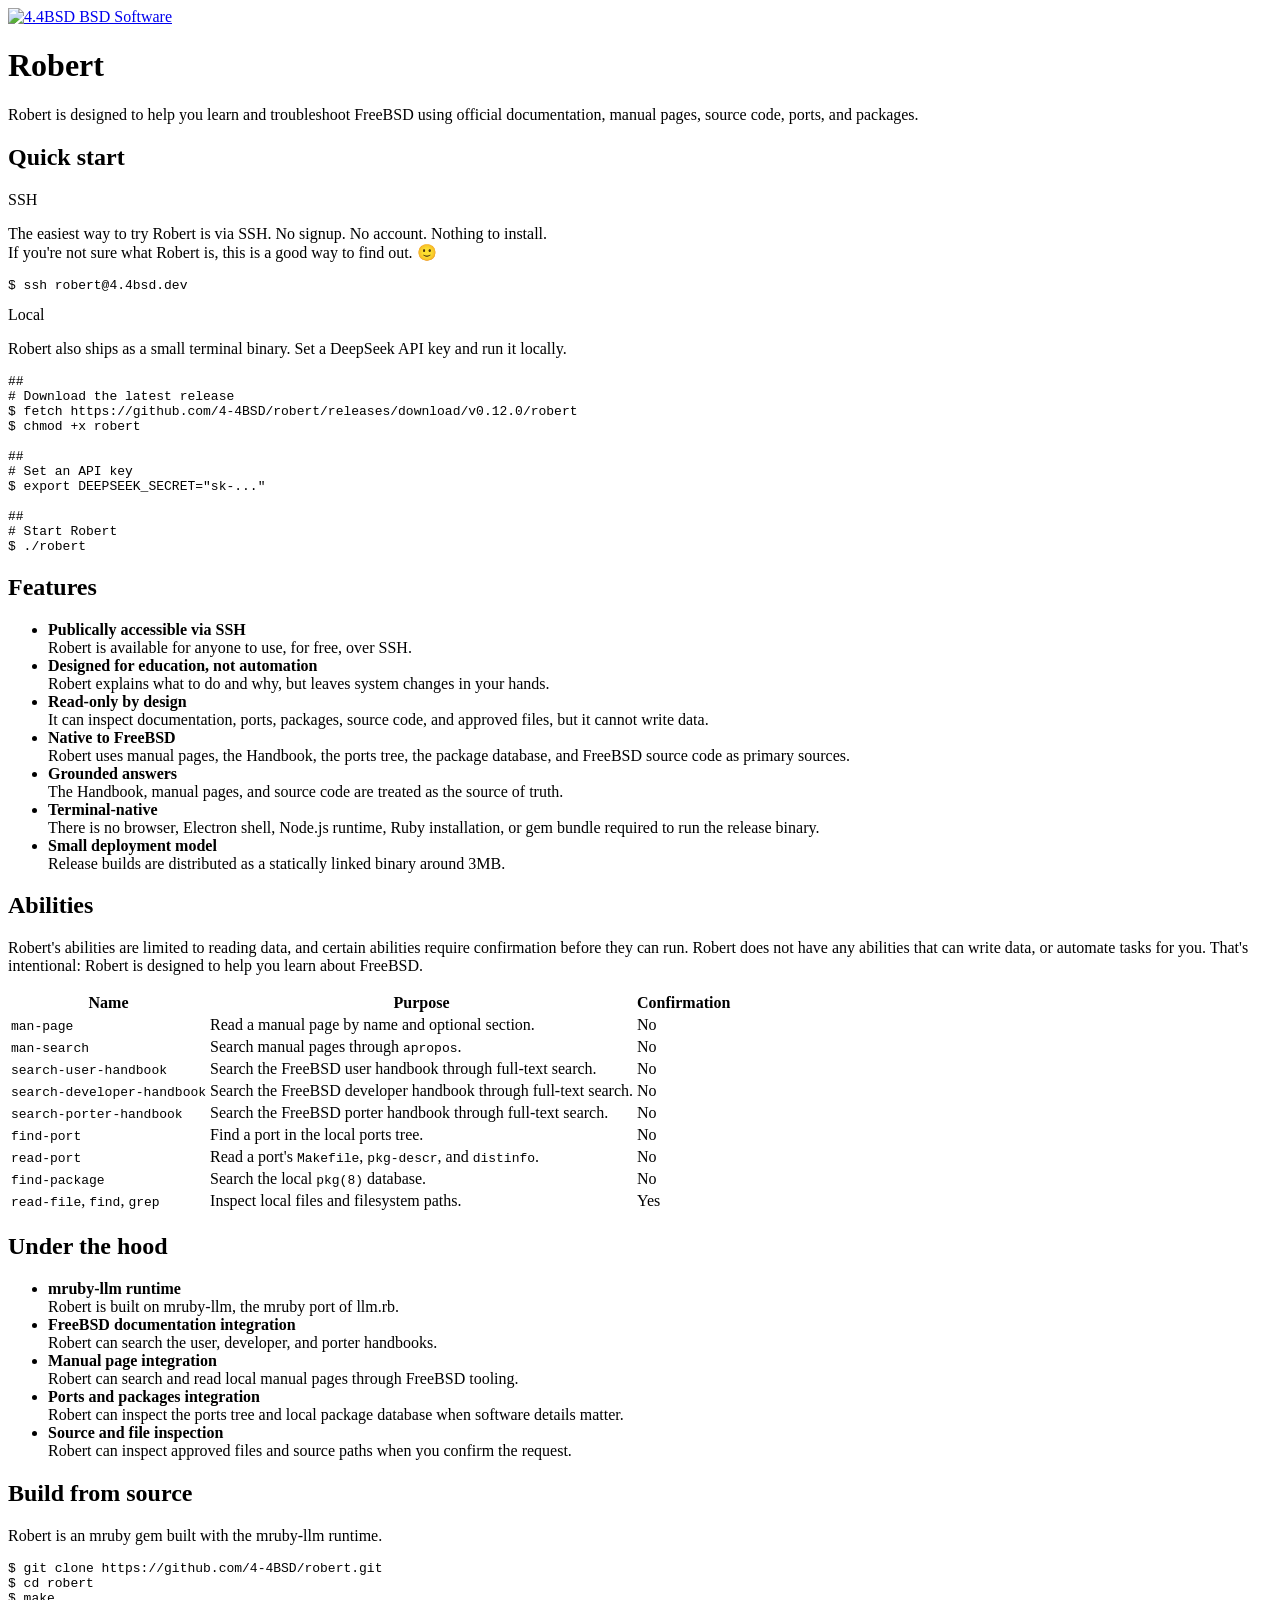
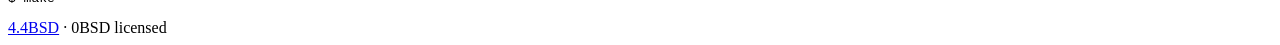
==== commit 6f42b62b: "public: add main.css" ====
--- a/public/robert/index.html
+++ b/public/robert/index.html
@@ -36,264 +36,14 @@
         "description": "Robert is designed to help you learn and troubleshoot FreeBSD using official documentation, manual pages, source code, ports, and packages.",
         "operatingSystem": "FreeBSD",
         "applicationCategory": "DeveloperApplication",
-        "downloadUrl": "https://github.com/llmrb/robert/releases/latest",
+        "downloadUrl": "https://github.com/4-4BSD/robert/releases/latest",
         "softwareVersion": "0.11.0 beta",
-        "license": "https://github.com/llmrb/robert/blob/main/LICENSE",
+        "license": "https://github.com/4-4BSD/robert/blob/main/LICENSE",
         "isAccessibleForFree": true,
-        "isBasedOn": "https://github.com/llmrb/llm.rb"
+        "isBasedOn": "https://github.com/4-4BSD/llm.rb"
       }
     </script>
-
-    <style>
-      :root {
-        --bg: #0f1419;
-        --fg: #e1e4e8;
-        --muted: #8b949e;
-        --accent: #3fb950;
-        --line: #30363d;
-        --surface: #161b22;
-      }
-
-      * {
-        box-sizing: border-box;
-      }
-
-      body {
-        margin: 0;
-        background: var(--bg);
-        color: var(--fg);
-        font-family: system-ui, -apple-system, BlinkMacSystemFont, "Segoe UI", sans-serif;
-        line-height: 1.6;
-      }
-
-      main {
-        width: min(760px, calc(100% - 32px));
-        margin: 0 auto;
-        padding: 104px 0 72px;
-      }
-
-      .site-logo {
-        position: absolute;
-        top: 24px;
-        left: 24px;
-        display: block;
-      }
-
-      .site-logo img {
-        width: 220px;
-        height: auto;
-        display: block;
-      }
-
-      header {
-        border-bottom: 1px solid var(--line);
-        padding-bottom: 24px;
-      }
-
-      h1 {
-        margin: 0 0 8px;
-        font-size: 32px;
-        font-weight: 600;
-        letter-spacing: -0.02em;
-      }
-
-      .summary {
-        max-width: 600px;
-        margin: 0;
-        color: var(--muted);
-        font-size: 16px;
-      }
-
-      section {
-        border-bottom: 1px solid var(--line);
-        padding: 28px 0;
-      }
-
-      h2 {
-        margin: 0 0 12px;
-        font-size: 18px;
-        font-weight: 600;
-      }
-
-      p {
-        margin: 0 0 14px;
-        color: var(--muted);
-        font-size: 15px;
-      }
-
-      ul {
-        margin: 0;
-        padding-left: 20px;
-        color: var(--muted);
-        font-size: 15px;
-      }
-
-      ul li {
-        margin-bottom: 6px;
-      }
-
-      code,
-      pre {
-        font-family: ui-monospace, SFMono-Regular, Menlo, Consolas, monospace;
-      }
-
-      pre {
-        margin: 14px 0 0;
-        overflow-x: auto;
-        font-size: 14px;
-        line-height: 1.5;
-      }
-
-      pre code {
-        display: block;
-        padding: 12px 0 12px 14px;
-        border-left: 3px solid var(--line);
-        background: var(--surface);
-        border-radius: 0 6px 6px 0;
-        color: var(--fg);
-      }
-
-      pre code.sh {
-        border-left-color: var(--accent);
-      }
-
-      .ssh-console {
-        margin: 12px 0 0;
-        padding: 11px 14px;
-        overflow-x: auto;
-        background: var(--surface);
-        border-left: 3px solid var(--accent);
-        color: var(--fg);
-        font-family: ui-monospace, SFMono-Regular, Menlo, Consolas, monospace;
-        font-size: 15px;
-        line-height: 1.5;
-      }
-
-      .ssh-console code {
-        background: none;
-        padding: 0;
-        border: none;
-        color: inherit;
-      }
-
-      .try-options {
-        display: grid;
-        gap: 28px;
-      }
-
-      .try-method-label {
-        display: inline-block;
-        margin: 0 0 8px;
-        color: var(--muted);
-        font-size: 13px;
-        font-weight: 700;
-        text-transform: uppercase;
-        letter-spacing: 0.04em;
-      }
-
-      .try-method p {
-        max-width: 600px;
-      }
-
-      table {
-        width: 100%;
-        border-collapse: collapse;
-        font-size: 14px;
-      }
-
-      th,
-      td {
-        border-top: 1px solid var(--line);
-        padding: 9px 0;
-        text-align: left;
-        vertical-align: top;
-      }
-
-      th {
-        font-weight: 600;
-        color: var(--fg);
-      }
-
-      td {
-        color: var(--muted);
-      }
-
-      td code {
-        font-size: 13px;
-      }
-
-      a {
-        color: var(--accent);
-        text-decoration: none;
-      }
-
-      a:hover {
-        text-decoration: underline;
-      }
-
-      footer {
-        padding-top: 22px;
-        color: var(--muted);
-        font-size: 13px;
-        display: flex;
-        gap: 12px;
-      }
-
-      footer a {
-        color: var(--muted);
-      }
-
-      footer a:hover {
-        color: var(--accent);
-      }
-
-      .screenshots {
-        display: grid;
-        grid-template-columns: repeat(2, minmax(0, 1fr));
-        gap: 14px;
-      }
-
-      figure {
-        margin: 0;
-      }
-
-      figure img {
-        display: block;
-        width: 100%;
-        height: auto;
-        border: 1px solid var(--line);
-        border-radius: 4px;
-      }
-
-      figcaption {
-        margin-top: 6px;
-        color: var(--muted);
-        font-size: 13px;
-      }
-
-      @media (max-width: 720px) {
-        main {
-          padding: 96px 0 56px;
-        }
-
-        .site-logo {
-          top: 18px;
-          left: 16px;
-        }
-
-        .site-logo img {
-          width: 180px;
-        }
-
-        h1 {
-          font-size: 26px;
-        }
-
-        .screenshots {
-          grid-template-columns: 1fr;
-        }
-      }
-    </style>
+    <link rel="stylesheet" href="/css/main.css"/>
   </head>
   <body>
     <a class="site-logo" href="/" aria-label="4.4BSD home">
@@ -312,20 +62,26 @@
       </header>
 
       <section>
-        <h2>How can I try Robert?</h2>
+        <h2>Quick start</h2>
         <div class="try-options">
           <div class="try-method">
             <span class="try-method-label">SSH</span>
-            <p>The quick way is SSH. No install required. It is free to use within reason. If you're not sure what Robert is, this is a great way to find out without installing anything.</p>
+            <p>
+              The easiest way to try Robert is via SSH. No signup. No account. Nothing to install.<br>
+              If you're not sure what Robert is, this is a good way to find out. 🙂
+            </p>
             <pre class="ssh-console"><code>$ ssh robert@4.4bsd.dev</code></pre>
           </div>
 
           <div class="try-method">
             <span class="try-method-label">Local</span>
-            <p>The recommended path is a local install. <br> It requires a DeepSeek API key.</p>
+            <p>
+              Robert also ships as a small terminal binary. Set a DeepSeek API
+              key and run it locally.
+            </p>
             <pre><code class="sh">##
 # Download the latest release
-$ fetch https://github.com/llmrb/robert/releases/download/v0.12.0/robert
+$ fetch https://github.com/4-4BSD/robert/releases/download/v0.12.0/robert
 $ chmod +x robert
 
 ##
@@ -340,15 +96,36 @@
       </section>
 
       <section>
-        <h2>What makes Robert different?</h2>
+        <h2>Features</h2>
         <ul>
-          <li><strong>Publically accessible via SSH</strong><br> Robert is available for anyone to use, for free, over SSH</li>
-          <li><strong>Designed for education, not automation.</strong> <br>Robert explains what to do and why, but leaves system changes in your hands.</li>
-          <li><strong>Read-only by design.</strong> <br> It can inspect documentation, ports, packages, source code, and approved files, but it cannot write data.</li>
-          <li><strong>Native to FreeBSD.</strong> <br> Robert uses manual pages, the Handbook, the ports tree, the package database, and FreeBSD source code as primary sources.</li>
-          <li><strong>Grounded answers.</strong> <br> The Handbook, manual pages, and source code are treated as the source of truth.</li>
-          <li><strong>Terminal-native.</strong> <br> There is no browser, Electron shell, Node.js runtime, Ruby installation, or gem bundle required to run the release binary.</li>
-          <li><strong>Small deployment model.</strong> <br> Release builds are distributed as a statically linked binary around 3MB.</li>
+          <li>
+            <strong>Publically accessible via SSH</strong><br>
+            Robert is available for anyone to use, for free, over SSH.
+          </li>
+          <li>
+            <strong>Designed for education, not automation</strong><br>
+            Robert explains what to do and why, but leaves system changes in your hands.
+          </li>
+          <li>
+            <strong>Read-only by design</strong><br>
+            It can inspect documentation, ports, packages, source code, and approved files, but it cannot write data.
+          </li>
+          <li>
+            <strong>Native to FreeBSD</strong><br>
+            Robert uses manual pages, the Handbook, the ports tree, the package database, and FreeBSD source code as primary sources.
+          </li>
+          <li>
+            <strong>Grounded answers</strong><br>
+            The Handbook, manual pages, and source code are treated as the source of truth.
+          </li>
+          <li>
+            <strong>Terminal-native</strong><br>
+            There is no browser, Electron shell, Node.js runtime, Ruby installation, or gem bundle required to run the release binary.
+          </li>
+          <li>
+            <strong>Small deployment model</strong><br>
+            Release builds are distributed as a statically linked binary around 3MB.
+          </li>
         </ul>
       </section>
 
@@ -417,6 +194,40 @@
           </tbody>
         </table>
       </section>
+
+      <section>
+        <h2>Under the hood</h2>
+        <ul>
+          <li>
+            <strong>mruby-llm runtime</strong><br>
+            Robert is built on mruby-llm, the mruby port of llm.rb.
+          </li>
+          <li>
+            <strong>FreeBSD documentation integration</strong><br>
+            Robert can search the user, developer, and porter handbooks.
+          </li>
+          <li>
+            <strong>Manual page integration</strong><br>
+            Robert can search and read local manual pages through FreeBSD tooling.
+          </li>
+          <li>
+            <strong>Ports and packages integration</strong><br>
+            Robert can inspect the ports tree and local package database when software details matter.
+          </li>
+          <li>
+            <strong>Source and file inspection</strong><br>
+            Robert can inspect approved files and source paths when you confirm the request.
+          </li>
+        </ul>
+      </section>
+
+      <section>
+        <h2>Build from source</h2>
+        <p>Robert is an mruby gem built with the mruby-llm runtime.</p>
+        <pre><code class="sh">$ git clone https://github.com/4-4BSD/robert.git
+$ cd robert
+$ make</code></pre>
+      </section>
       <footer>
         <a href="/">4.4BSD</a>
         <span>&middot;</span>
